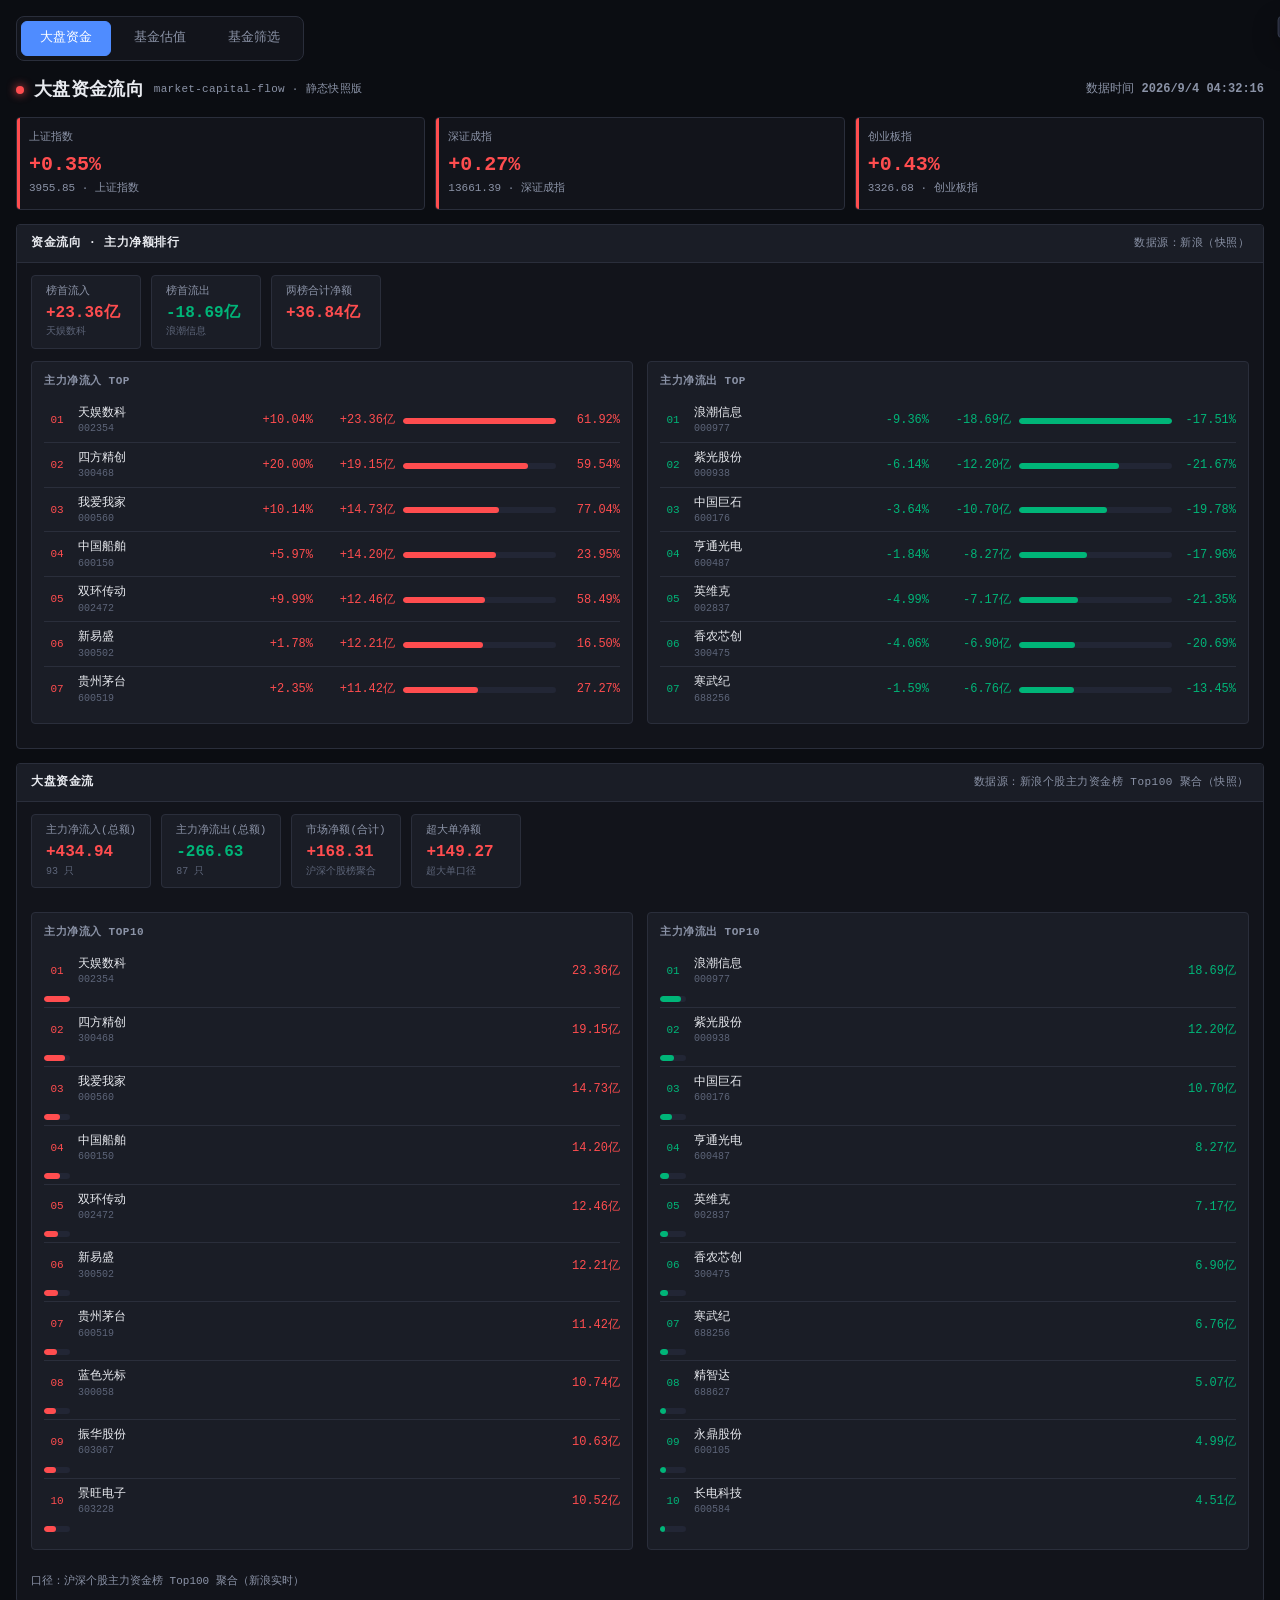
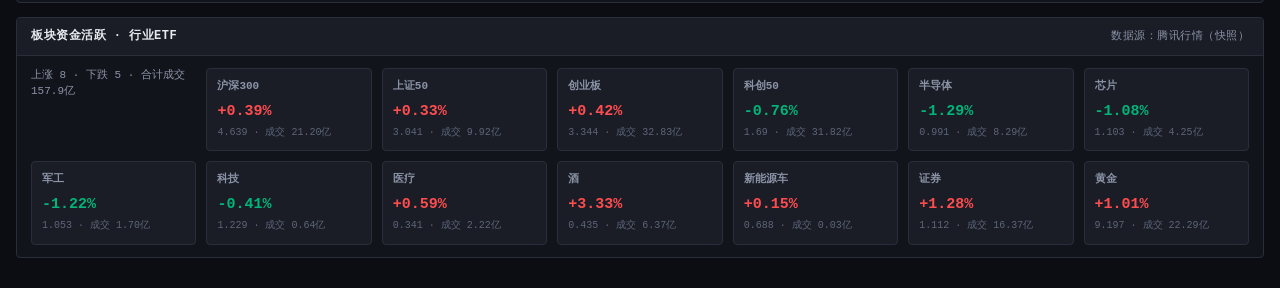
==== market.html @ b964b33c "新增基金筛选页 + 大盘资金页（静态快照版），三页导航统一" ====
<!DOCTYPE html>
<html lang="zh-CN">
<head>
<meta charset="UTF-8">
<meta name="viewport" content="width=device-width, initial-scale=1.0">
<title>大盘资金流向 · Terminal</title>
<link rel="stylesheet" href="styles.css">
</head>
<body>
<div class="wrap">

  <div class="navbase">
    <a href="market.html" class="on">大盘资金</a>
    <a href="index.html">基金估值</a>
    <a href="fund-screener.html">基金筛选</a>
  </div>

  <header class="top">
    <h1><span class="dot"></span>大盘资金流向 <span class="subtitle">market-capital-flow · 静态快照版</span></h1>
    <div class="top-r"><span>数据时间 <b id="dataTime">--</b></span></div>
  </header>

  <div class="errmsg hidden" id="errmsg"></div>

  <div class="market" id="market">
    <div class="idx flat" id="i000001"><div class="n">上证指数</div><div class="v flat" id="m000001">--</div><div class="x">--</div></div>
    <div class="idx flat" id="i399001"><div class="n">深证成指</div><div class="v flat" id="m399001">--</div><div class="x">--</div></div>
    <div class="idx flat" id="i399006"><div class="n">创业板指</div><div class="v flat" id="m399006">--</div><div class="x">--</div></div>
  </div>

  <div class="card">
    <div class="card-hd">资金流向 · 主力净额排行 <span class="subtitle">数据源：新浪（快照）</span></div>
    <div class="card-bd">
      <div class="ff-stats" id="ffStats"></div>
      <div class="ff-grid">
        <div class="subcard"><h4>主力净流入 TOP</h4><div class="ff-list" id="ffIn"></div></div>
        <div class="subcard"><h4>主力净流出 TOP</h4><div class="ff-list" id="ffOut"></div></div>
      </div>
    </div>
  </div>

  <div class="card">
    <div class="card-hd">大盘资金流 <span class="subtitle">数据源：新浪个股主力资金榜 Top100 聚合（快照）</span></div>
    <div class="card-bd"><div class="market-flow" id="marketFlow">加载中…</div></div>
  </div>

  <div class="card">
    <div class="card-hd">板块资金活跃 · 行业ETF <span class="subtitle">数据源：腾讯行情（快照）</span></div>
    <div class="card-bd"><div class="sector-flow" id="sectorFlow">加载中…</div></div>
  </div>

  <div class="toast" id="toast"></div>
</div>

<script>
const fmt = n => isFinite(n) ? n.toFixed(2) : '--';
const sign = n => (n>0?'+':'') + fmt(n) + '%';
const cls = n => n>0?'up':(n<0?'down':'flat');
const $ = id => document.getElementById(id);
const fmtsym = s => String(s||'').replace(/^(sh|sz)/,'').toUpperCase();
const SECTOR_NAMES = { 'sh510300':'沪深300','sh510050':'上证50','sz159915':'创业板','sh588000':'科创50','sh512480':'半导体','sz159995':'芯片','sh512760':'军工','sh515000':'科技','sh512170':'医疗','sh512690':'酒','sz159806':'新能源车','sh512880':'证券','sh518880':'黄金' };

function renderIndices(f){
  (f.idx||[]).forEach(x=>{
    const el=$('m'+(x.symbol||'').replace(/^(sh|sz)/,''));
    if(el){ el.parentElement.className='idx '+cls(x.pct); el.innerHTML=(x.pct>0?'+':'')+fmt(x.pct)+'%'; const sub=el.nextElementSibling; if(sub) sub.textContent=x.price+' · '+x.name; }
  });
}
function ffYf(n){ const v=n/1e8; return (v>0?'+':'')+fmt(v)+'亿'; }
function renderFFList(id, rows){
  const el=$(id);
  el.innerHTML = (rows&&rows.length) ? rows.map((r,i)=>{
    const nm=r.netAmount, pos=nm>=0;
    const max=Math.max(...rows.map(x=>Math.abs(x.netAmount)),1);
    const width=Math.max(4, Math.abs(nm)/max*100);
    return `<div class="ff-row">
      <div class="ff-rank ${pos?'up':'down'}">${String(i+1).padStart(2,'0')}</div>
      <div class="ff-name">${r.name}<span class="code">${fmtsym(r.symbol)}</span></div>
      <div class="ff-pct ${cls(r.pct)}">${isFinite(r.pct)?sign(r.pct):'--'}</div>
      <div class="ff-net ${cls(nm)}">${(nm/1e8>0?'+':'')+fmt(nm/1e8)}亿</div>
      <div class="ff-track"><div class="ff-bar ${pos?'up':'down'}" style="width:${width}%"></div></div>
      <div class="ff-ratio ${cls(nm)}">${isFinite(r.netRatio)?fmt(r.netRatio)+'%':'--'}</div>
    </div>`;
  }).join('') : '<div class="hint">暂无数据</div>';
}
function loadStatic(){
  const t=performance.now();
  fetch('flow_snapshot.json?ts='+Date.now()).then(r=>r.json()).then(f=>{
    $('dataTime').textContent = f.generated || '--';
    renderIndices(f);
    const inRows=f.ffIn||[], outRows=f.ffOut||[];
    const allNet=inRows.concat(outRows).reduce((s,r)=>s+r.netAmount,0);
    const topIn=inRows[0], topOut=outRows[0];
    $('ffStats').innerHTML = `<div class="ff-stat"><span class="k">榜首流入</span><b class="up">${topIn?ffYf(topIn.netAmount):'--'}<i>${topIn?topIn.name:''}</i></b></div>`
      + `<div class="ff-stat"><span class="k">榜首流出</span><b class="down">${topOut?ffYf(topOut.netAmount):'--'}<i>${topOut?topOut.name:''}</i></b></div>`
      + `<div class="ff-stat"><span class="k">两榜合计净额</span><b class="${cls(allNet)}">${ffYf(allNet)}</b></div>`;
    renderFFList('ffIn', inRows); renderFFList('ffOut', outRows);

    const m=f.mkt||{}; const yi=v=>(Math.abs(v)/1e8).toFixed(2);
    const stat=(k,v,c,sub)=>`<div class="ff-stat"><span class="k">${k}</span><b class="${c}">${v}${sub?`<i>${sub}</i>`:''}</b></div>`;
    $('marketFlow').innerHTML = `<div class="ff-stats">${stat('主力净流入(总额)','+'+yi(m.netInSum),'up',(m.cntIn||0)+' 只')}${stat('主力净流出(总额)','-'+yi(m.netOutSum),'down',(m.cntOut||0)+' 只')}${stat('市场净额(合计)',(m.netSum>=0?'+':'')+yi(m.netSum),cls(m.netSum),'沪深个股榜聚合')}${stat('超大单净额',(m.r0Sum>=0?'+':'')+yi(m.r0Sum),cls(m.r0Sum),'超大单口径')}</div>`;
    const top=(arr,pos)=> (arr&&arr.length)? arr.map((t,i)=>`<div class="ff-row"><div class="ff-rank ${pos?'up':'down'}">${String(i+1).padStart(2,'0')}</div><div class="ff-name">${t.name}<span class="code">${fmtsym(t.symbol)}</span></div><div class="ff-net ${cls(t.netAmount)}">${(Math.abs(t.netAmount)/1e8).toFixed(2)}亿</div><div class="ff-track"><div class="ff-bar ${pos?'up':'down'}" style="width:${Math.max(4,Math.min(100,Math.abs(t.netAmount)/Math.max(Math.abs((m.topIn||[])[0]?.netAmount||0),Math.abs((m.topOut||[])[0]?.netAmount||0),1)*100))}%"></div></div></div>`).join('') : '<div class="hint">暂无</div>';
    $('marketFlow').innerHTML += `<div class="ff-grid"><div class="subcard"><h4>主力净流入 TOP10</h4><div class="ff-list">${top(m.topIn,true)}</div></div><div class="subcard"><h4>主力净流出 TOP10</h4><div class="ff-list">${top(m.topOut,false)}</div></div></div><div class="formula" style="margin-bottom:0">${m.note||''}</div>`;

    const rows=(f.sector||[]);
    if(!rows.length){ $('sectorFlow').innerHTML='<div class="hint">暂无数据</div>'; }
    else{ const up=rows.filter(r=>r.pct>0).length; const sum=rows.reduce((s,r)=>s+(r.amount||0),0);
      $('sectorFlow').innerHTML=`<div class="flow-summary">上涨 ${up} · 下跌 ${rows.length-up} · 合计成交 ${sum?(sum/1e4).toFixed(1)+'亿':'--'}</div>`
        + rows.map(r=>{ const amt=isFinite(r.amount)&&r.amount>0?(r.amount/1e4).toFixed(2)+'亿':'--';
          return `<div class="flow-card"><h5>${SECTOR_NAMES[r.symbol]||r.name}</h5><div class="val ${cls(r.pct)}">${sign(r.pct)}</div><div class="sub">${r.price} · 成交 ${amt}</div></div>`; }).join('');
    }
    console.log('loaded in '+(performance.now()-t).toFixed(0)+'ms');
  }).catch(e=>{ $('errmsg').textContent='快照加载失败：'+e.message; $('errmsg').classList.remove('hidden'); console.error(e); });
}
loadStatic();
</script>
</body>
</html>
---- styles.css ----
:root{
  --bg:#0b0d12;
  --panel:#12141b;
  --panel2:#1a1d26;
  --panel3:#222635;
  --line:#2a2e3b;
  --line2:#363c4d;
  --tx:#e8eaef;
  --tx2:#8b93a7;
  --tx3:#5d6579;
  --up:#ff4d4f;
  --down:#00b578;
  --flat:#8b93a7;
  --accent:#4f8cff;
  --accent2:#6c7bff;
  --yellow:#f5b126;
  --orange:#ff7a45;
  --cyan:#2db7f5;
  --font-main:"SF Mono", "Roboto Mono", "PingFang SC", "Microsoft YaHei", monospace;
}
*{box-sizing:border-box}
html,body{margin:0;height:100%}
body{background:var(--bg);color:var(--tx);font-family:var(--font-main);font-size:13px;line-height:1.45}
.wrap{max-width:1280px;margin:0 auto;padding:16px}

/* 顶部导航：大盘资金 / 基金估值 / 基金筛选（分段按钮） */
.navbase{display:inline-flex;gap:4px;margin-bottom:16px;padding:4px;background:var(--panel);border:1px solid var(--line);border-radius:8px;flex-wrap:wrap}
.navbase a{font-size:13px;font-weight:500;color:var(--tx2);text-decoration:none;padding:7px 18px;border-radius:6px;transition:all .15s;cursor:pointer;border:1px solid transparent}
.navbase a:hover{color:var(--tx);background:var(--panel3)}
.navbase a.on{background:var(--accent);border-color:var(--accent);color:#fff;box-shadow:0 0 0 1px var(--accent) inset}

header.top{display:flex;align-items:center;justify-content:space-between;gap:12px;margin-bottom:14px;flex-wrap:wrap}
h1{font-size:18px;margin:0;display:flex;align-items:center;gap:10px;letter-spacing:.3px}
h1 .dot{width:8px;height:8px;border-radius:50%;background:var(--up);box-shadow:0 0 10px var(--up);animation:blink 1.6s infinite}
@keyframes blink{50%{opacity:.3}}
.subtitle{font-size:11px;color:var(--tx2);font-weight:400}

.top-r{display:flex;align-items:center;gap:10px;color:var(--tx2);font-size:12px;flex-wrap:wrap}
.btn{background:var(--panel3);color:var(--tx);border:1px solid var(--line2);padding:6px 14px;border-radius:4px;cursor:pointer;font-size:12px;transition:all .15s}
.btn:hover{background:var(--accent);border-color:var(--accent);color:#fff}
.btn:disabled{opacity:.5;cursor:not-allowed}
.btn-primary{background:var(--accent);border-color:var(--accent);color:#fff}
.btn-primary:hover{background:var(--accent2);border-color:var(--accent2)}
.badge-opt{display:flex;align-items:center;gap:6px;font-size:12px;color:var(--tx2);background:var(--panel);border:1px solid var(--line);padding:5px 10px;border-radius:4px}
.inp{background:var(--panel2);border:1px solid var(--line2);border-radius:4px;padding:6px 10px;color:var(--tx);font-size:12px;outline:none;font-family:inherit}
.inp:focus{border-color:var(--accent)}
select.inp{min-width:120px}

.statusbar{display:flex;align-items:center;justify-content:space-between;gap:12px;background:var(--panel);border:1px solid var(--line);border-left:3px solid var(--accent);border-radius:4px;padding:8px 12px;margin-bottom:14px;font-size:12px;color:var(--tx2);flex-wrap:wrap}
.statusbar .pulse{display:inline-block;width:7px;height:7px;border-radius:50%;background:var(--up);margin-right:6px;animation:blink 1.4s infinite}
.statusbar.updating .pulse{background:var(--yellow)}
.statusbar .err{color:var(--up)}

.hidden{display:none!important}

.market{display:grid;grid-template-columns:repeat(3,1fr);gap:10px;margin-bottom:14px}
.market .idx{background:var(--panel);border:1px solid var(--line);border-radius:4px;padding:12px;position:relative;overflow:hidden}
.market .idx::before{content:'';position:absolute;left:0;top:0;bottom:0;width:3px;background:var(--flat)}
.market .idx.up::before{background:var(--up)}
.market .idx.down::before{background:var(--down)}
.market .idx.up .v{color:var(--up)}
.market .idx.down .v{color:var(--down)}
.market .idx.flat .v{color:var(--flat)}
.market .idx .n{font-size:11px;color:var(--tx2);display:flex;justify-content:space-between}
.market .idx .v{font-size:20px;font-weight:700;margin-top:4px;font-variant-numeric:tabular-nums}
.market .idx .x{font-size:11px;color:var(--tx2);margin-top:2px;font-variant-numeric:tabular-nums}

/* 资金流向板块 */
.ff-stats{display:flex;gap:10px;flex-wrap:wrap;margin-bottom:12px}
.ff-stat{display:flex;flex-direction:column;gap:2px;background:var(--panel2);border:1px solid var(--line);border-radius:4px;padding:8px 14px;min-width:110px}
.ff-stat .k{font-size:11px;color:var(--tx2)}
.ff-stat b{font-size:16px;font-variant-numeric:tabular-nums;display:flex;flex-direction:column}
.ff-stat b i{font-style:normal;font-size:10px;color:var(--tx3);font-weight:400}
.ff-grid{display:grid;grid-template-columns:1fr 1fr;gap:14px}
.ff-list{display:flex;flex-direction:column;gap:2px}
.ff-row{display:grid;grid-template-columns:26px 1fr 74px 74px 1fr 56px;align-items:center;gap:8px;padding:5px 0;border-bottom:1px solid var(--line);font-size:12px}
.ff-row:last-child{border-bottom:none}
.ff-rank{font-size:11px;color:var(--tx3);font-variant-numeric:tabular-nums;text-align:center}
.ff-rank.up{color:var(--up)} .ff-rank.down{color:var(--down)}
.ff-name{display:flex;flex-direction:column;white-space:nowrap;overflow:hidden;min-width:0}
.ff-name .code{font-size:10px;color:var(--tx3)}
.ff-pct,.ff-net,.ff-ratio{font-variant-numeric:tabular-nums;text-align:right}
.ff-track{height:6px;background:var(--panel3);border-radius:3px;overflow:hidden}
.ff-bar{height:100%;border-radius:3px}
.ff-bar.up{background:var(--up)} .ff-bar.down{background:var(--down)}

/* 大盘资金流 + 板块资金活跃 */
.market-flow{display:flex;flex-direction:column;gap:12px}
.market-flow .ff-grid{grid-template-columns:1fr 1fr}
.market-flow .ff-row{grid-template-columns:26px minmax(92px,1fr) 84px;align-items:center}
.market-flow .ff-name{white-space:normal;overflow-wrap:anywhere;min-width:0}
.market-flow .ff-name .code{white-space:nowrap}
.nav-actual{width:90px;text-align:right}
.btn-mini{padding:2px 10px;font-size:11px;background:var(--panel3);border:1px solid var(--line2);border-radius:3px;color:var(--tx);cursor:pointer}
.btn-mini:hover{border-color:var(--accent)}
.btn-mini.saved{background:var(--panel2);border-color:var(--line);color:var(--tx3);cursor:not-allowed;opacity:.7}
.btn-mini.saved:hover{border-color:var(--line)}
.nav-est{font-variant-numeric:tabular-nums}
.nav-bias{font-variant-numeric:tabular-nums;font-weight:600}
.nav-stat{display:flex;flex-direction:column;gap:2px;background:var(--panel2);border:1px solid var(--line);border-radius:4px;padding:8px 14px;margin-bottom:6px}
.nav-stat .k{font-size:12px;color:var(--tx)}
.nav-stat .k i{font-style:normal;font-size:10px;color:var(--tx3);font-weight:400}
.nav-stat b{font-size:13px;font-variant-numeric:tabular-nums}
.nav-stat > i{font-style:normal;font-size:11px;color:var(--tx3)}
.nav-hist-wrap{display:flex;flex-direction:column;gap:8px}
.nav-fund{border:1px solid var(--line);border-radius:4px;overflow:hidden}
.nav-fund-hd{display:flex;align-items:center;justify-content:space-between;padding:8px 12px;background:var(--panel2);font-size:12px}
.nav-fund-hd b{color:var(--tx)}
.nav-fund-hd span{font-size:11px;color:var(--tx3)}
.nav-day-row{display:grid;grid-template-columns:90px 1fr 1fr 90px 70px;align-items:center;gap:8px;padding:5px 10px;border-top:1px solid var(--line);font-size:12px}
.nav-day-row .d-date{color:var(--tx2);font-variant-numeric:tabular-nums}
.nav-day-row .d-est{font-variant-numeric:tabular-nums;font-weight:600}
.nav-day-row .d-actual input{width:100%}
.nav-day-row .d-bias{font-variant-numeric:tabular-nums;font-weight:600;text-align:right}
.nav-day-row .d-save{text-align:right}
.nav-day-row .empty{color:var(--tx3);font-style:italic;font-size:11px}
.nav-day-row .d-est .miss{color:var(--tx3);font-style:italic;font-size:10px;cursor:help;white-space:nowrap}
.nav-day-row .d-est .tag{display:inline-block;font-size:9px;font-weight:600;padding:0 3px;border-radius:2px;margin-left:3px;vertical-align:1px}
.nav-day-row .tag-recalc{color:#b45309;background:rgba(245,158,11,.15)}
.nav-day-row .tag-snap{color:var(--down);background:rgba(34,197,94,.15)}
.sector-flow{display:grid;grid-template-columns:repeat(auto-fill,minmax(150px,1fr));gap:10px}
.flow-summary{font-size:11px;color:var(--tx2);margin-bottom:8px}
.flow-card{background:var(--panel2);border:1px solid var(--line);border-radius:4px;padding:10px}
.flow-card h5{font-size:11px;color:var(--tx2);margin:0 0 6px;font-weight:600;white-space:nowrap;overflow:hidden;text-overflow:ellipsis}
.flow-card .val{font-size:15px;font-weight:700;font-variant-numeric:tabular-nums}
.flow-card .sub{font-size:10px;color:var(--tx3);margin-top:3px;font-variant-numeric:tabular-nums;white-space:nowrap;overflow:hidden;text-overflow:ellipsis}

.card{background:var(--panel);border:1px solid var(--line);border-radius:4px;margin-bottom:14px;overflow:hidden}
.card-hd{display:flex;align-items:center;justify-content:space-between;padding:10px 14px;background:var(--panel2);border-bottom:1px solid var(--line);font-size:12px;font-weight:600;letter-spacing:.5px}
.card-bd{padding:12px 14px}

/* 基金主表 */
.table-wrap{overflow-x:auto}
table{width:100%;border-collapse:collapse;font-size:12px}
th,td{padding:10px 12px;text-align:left;border-bottom:1px solid var(--line);white-space:nowrap}
th{color:var(--tx2);font-weight:600;font-size:11px;background:var(--panel2);text-transform:uppercase;letter-spacing:.5px}
tr:hover td{background:rgba(79,140,255,.05)}
tr:last-child td{border-bottom:none}
.td-name{line-height:1.4}
.td-name b{font-size:13px;color:var(--tx)}
.td-name .meta{font-size:11px;color:var(--tx2);margin-top:2px}
.td-est{font-size:15px;font-weight:700;font-variant-numeric:tabular-nums}
.tag{display:inline-block;padding:1px 6px;border-radius:3px;font-size:10px;background:var(--panel3);color:var(--tx2);border:1px solid var(--line2);margin-right:4px}
.method{color:var(--accent);font-size:11px}
.dir{font-size:13px}

.est-pill{display:inline-flex;align-items:center;gap:6px;padding:6px 12px;border-radius:4px;font-size:14px;font-weight:700;font-variant-numeric:tabular-nums;min-width:78px;justify-content:center}
.est-pill.up{background:rgba(255,77,79,.12);color:var(--up);border:1px solid rgba(255,77,79,.35)}
.est-pill.down{background:rgba(0,181,120,.12);color:var(--down);border:1px solid rgba(0,181,120,.35)}
.est-pill.flat{background:rgba(139,147,167,.12);color:var(--flat);border:1px solid rgba(139,147,167,.35)}

/* 可信度 */
.cred-wrap{display:flex;flex-direction:column;gap:4px;min-width:90px}
.cred-score{font-size:14px;font-weight:700;font-variant-numeric:tabular-nums}
.cred-bar{height:5px;background:var(--panel3);border-radius:3px;overflow:hidden;width:90px}
.cred-bar i{display:block;height:100%;border-radius:3px;background:var(--flat);transition:width .4s}
.cred-bar i.good{background:var(--down)}
.cred-bar i.mid{background:var(--yellow)}
.cred-bar i.low{background:var(--up)}
.cred-label{font-size:10px;color:var(--tx2)}

/* 排名 */
.rank-row{display:grid;grid-template-columns:90px 1fr 70px;align-items:center;gap:10px;padding:8px 0;border-bottom:1px solid var(--line)}
.rank-row:last-child{border-bottom:none}
.rank-row .lb{font-size:12px;color:var(--tx);white-space:nowrap;overflow:hidden;text-overflow:ellipsis}
.rank-row .track{height:18px;background:var(--panel3);border-radius:3px;overflow:hidden;position:relative}
.rank-row .bar{height:100%;display:flex;align-items:center;justify-content:center;color:#fff;font-size:10px;font-weight:700;border-radius:3px;min-width:34px;transition:width .5s;padding:0 6px}
.rank-row .val{font-size:12px;font-weight:700;text-align:right;font-variant-numeric:tabular-nums}

/* 明细 */
.detail-head{display:flex;justify-content:space-between;align-items:center;cursor:pointer;padding:12px 14px;background:var(--panel2);border-bottom:1px solid var(--line)}
.detail-head h3{margin:0;font-size:13px;color:var(--tx);display:flex;align-items:center;gap:8px;flex-wrap:wrap}
.detail-body{display:none;padding:14px;background:var(--panel);border-bottom:1px solid var(--line)}
.detail-body.open{display:block;animation:fadeIn .2s}
@keyframes fadeIn{from{opacity:0}to{opacity:1}}
.chev{transition:transform .2s;color:var(--tx2);font-size:11px}
.detail-head.open .chev{transform:rotate(180deg)}
.btn-del{background:transparent;color:var(--up);border:1px solid var(--up);padding:3px 10px;border-radius:4px;cursor:pointer;font-size:11px;transition:all .15s}
.btn-del:hover{background:var(--up);color:#fff}
.pct,.pp{font-variant-numeric:tabular-nums}
.subcard{background:var(--panel2);border:1px solid var(--line);border-radius:4px;padding:12px;margin-bottom:12px}
.subcard h4{margin:0 0 10px;font-size:11px;color:var(--tx2);font-weight:600;text-transform:uppercase;letter-spacing:.5px}
.f-row{display:flex;justify-content:space-between;padding:6px 0;font-size:12px;border-bottom:1px solid var(--line)}
.f-row:last-child{border-bottom:none}
.f-row .nm{color:var(--tx);font-weight:600;display:flex;align-items:center;gap:6px}
.f-row .code{font-size:10px;color:var(--tx3);font-weight:400}
.formula{color:var(--tx2);font-size:11px;margin-bottom:10px;font-family:inherit}

/* 六维 */
.six{display:grid;grid-template-columns:repeat(auto-fill,minmax(140px,1fr));gap:10px}
.six .d{background:var(--panel2);border:1px solid var(--line);border-radius:4px;padding:10px;position:relative}
.six .d .k{font-size:10px;color:var(--tx2);text-transform:uppercase;letter-spacing:.5px}
.six .d .val{font-size:14px;font-weight:700;margin-top:4px;font-variant-numeric:tabular-nums}
.six .d .sub{font-size:10px;color:var(--tx3);margin-top:3px}
.up{color:var(--up)} .down{color:var(--down)} .flat{color:var(--flat)}
.ok{color:var(--down)} .warn{color:var(--yellow)} .na{color:var(--tx3)} .bad{color:var(--up)}

/* 新增配置面板 */
.add-grid{display:grid;grid-template-columns:repeat(auto-fill,minmax(240px,1fr));gap:12px}
.tpl.hidden{display:none}
.added-row{display:grid;grid-template-columns:1.4fr 1.4fr 80px 32px;gap:8px;margin-bottom:8px;align-items:center}
.added-row input{padding:6px 8px;font-size:12px}
.del-row{cursor:pointer;color:var(--up);font-weight:700;text-align:center;user-select:none;font-size:16px;line-height:1}
input[type=range]{-webkit-appearance:none;background:var(--panel3);height:5px;border-radius:3px;outline:none;width:100%}
input[type=range]::-webkit-slider-thumb{-webkit-appearance:none;width:14px;height:14px;border-radius:50%;background:var(--accent);cursor:pointer}

.foot{color:var(--tx2);font-size:11px;margin-top:8px;line-height:1.7;border-top:1px solid var(--line);padding-top:12px}

/* toast */
.toast{position:fixed;top:16px;right:16px;background:var(--panel3);border:1px solid var(--line2);color:var(--tx);padding:10px 16px;border-radius:4px;font-size:12px;box-shadow:0 8px 24px rgba(0,0,0,.4);transform:translateX(140%);transition:transform .3s;z-index:1000}
.toast.show{transform:translateX(0)}

@media(max-width:900px){
  .market{grid-template-columns:repeat(3,1fr)}
  .ff-grid{grid-template-columns:1fr}
}
@media(max-width:720px){
  .wrap{padding:10px}
  header.top{flex-direction:column;align-items:flex-start}
  header.top h2{font-size:16px}
  .top-r{width:100%}
  .top-r select,.top-r .btn{width:100%;box-sizing:border-box}
  .market{grid-template-columns:1fr}
  .market-flow .ff-grid{grid-template-columns:1fr}

  .table-wrap{-webkit-overflow-scrolling:touch;scrollbar-width:thin;-webkit-tap-highlight-color:transparent}
  .table-wrap table{min-width:620px}
  .nav-hist-wrap{overflow-x:auto;-webkit-overflow-scrolling:touch;scrollbar-width:thin;-webkit-tap-highlight-color:transparent}
  .nav-day-row{grid-template-columns:74px 1fr 1fr 68px 54px;gap:6px;padding:5px 6px;min-width:600px}
  .nav-fund-hd{flex-direction:column;align-items:flex-start;gap:4px}

  table{font-size:11px}
  th,td{padding:8px 10px}
  .td-name b{font-size:12px}
  .cred-wrap{min-width:70px}
  .cred-bar{width:70px}
  .rank-row{grid-template-columns:70px 1fr 60px}
  .six{grid-template-columns:repeat(2,1fr)}
  .added-row{grid-template-columns:1fr 1fr 60px 28px}
  .card{margin-bottom:12px}
  .card-hd{flex-wrap:wrap;gap:8px}
  .card-hd .subtitle{width:100%;order:2}
}
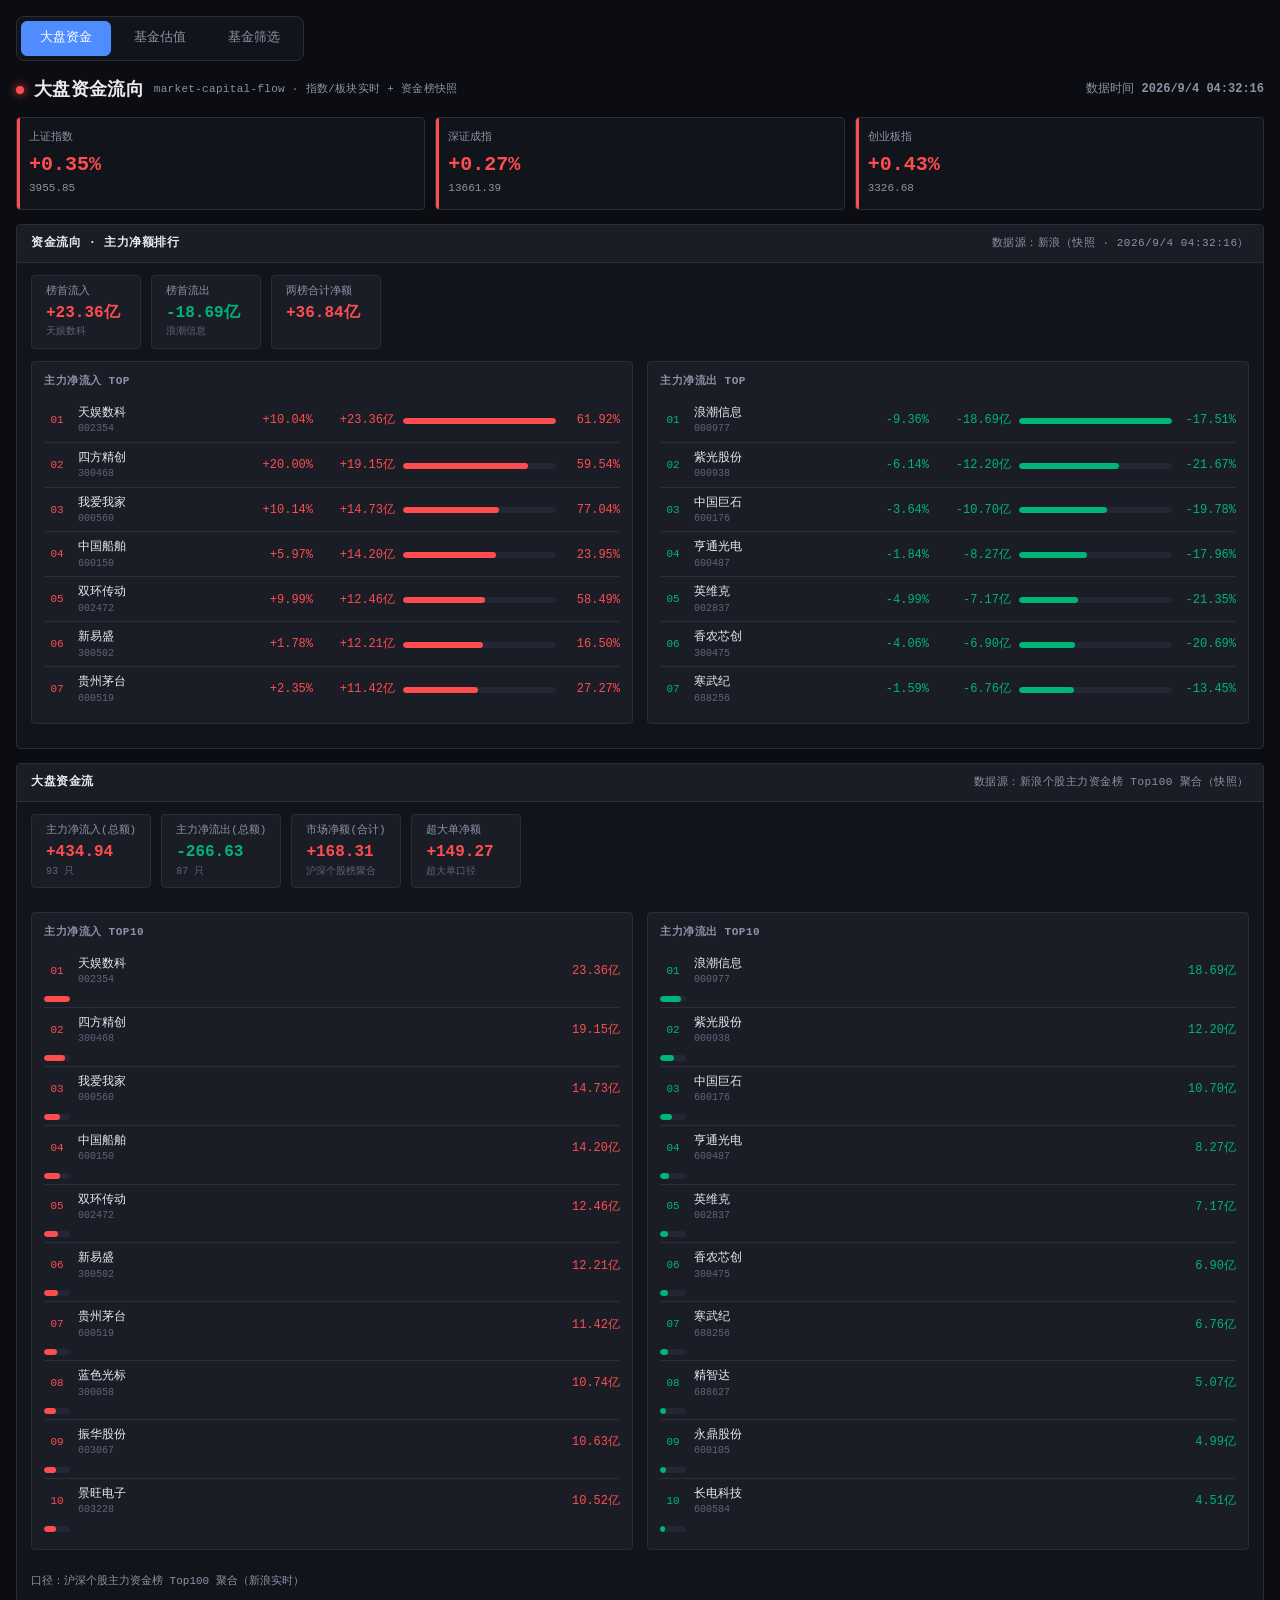
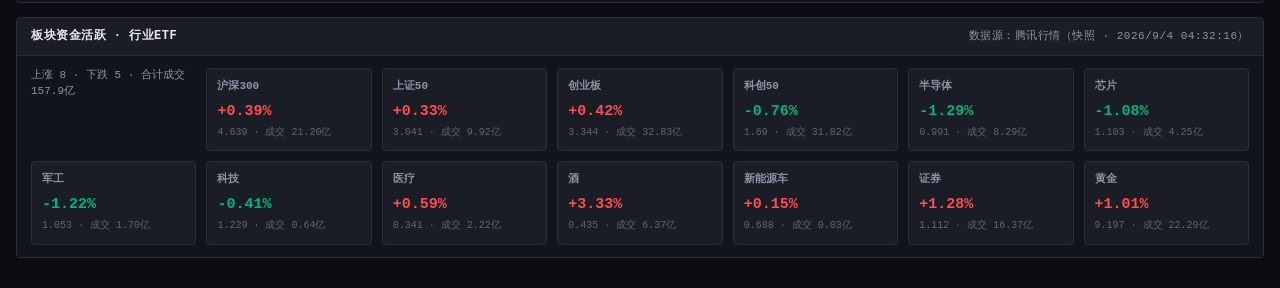
==== commit f9438b95: "大盘资金页：指数与板块ETF改为浏览器端腾讯JSONP实时，失败自动降级快照 纯静态托管下资金榜/大盘资金流重聚合已不可行，保持新浪快照并标注数据时间； 指数与行业ETF改用 qt.gtimg.cn " ====
--- a/market.html
+++ b/market.html
@@ -16,7 +16,7 @@
   </div>
 
   <header class="top">
-    <h1><span class="dot"></span>大盘资金流向 <span class="subtitle">market-capital-flow · 静态快照版</span></h1>
+    <h1><span class="dot"></span>大盘资金流向 <span class="subtitle">market-capital-flow · 指数/板块实时 + 资金榜快照</span></h1>
     <div class="top-r"><span>数据时间 <b id="dataTime">--</b></span></div>
   </header>
 
@@ -29,12 +29,12 @@
   </div>
 
   <div class="card">
-    <div class="card-hd">资金流向 · 主力净额排行 <span class="subtitle">数据源：新浪（快照）</span></div>
+    <div class="card-hd">资金流向 · 主力净额排行 <span class="subtitle" id="ffSub">数据源：新浪（快照）</span></div>
     <div class="card-bd">
-      <div class="ff-stats" id="ffStats"></div>
+      <div class="ff-stats" id="ffStats">加载中…</div>
       <div class="ff-grid">
-        <div class="subcard"><h4>主力净流入 TOP</h4><div class="ff-list" id="ffIn"></div></div>
-        <div class="subcard"><h4>主力净流出 TOP</h4><div class="ff-list" id="ffOut"></div></div>
+        <div class="subcard"><h4>主力净流入 TOP</h4><div class="ff-list" id="ffIn">--</div></div>
+        <div class="subcard"><h4>主力净流出 TOP</h4><div class="ff-list" id="ffOut">--</div></div>
       </div>
     </div>
   </div>
@@ -45,31 +45,80 @@
   </div>
 
   <div class="card">
-    <div class="card-hd">板块资金活跃 · 行业ETF <span class="subtitle">数据源：腾讯行情（快照）</span></div>
+    <div class="card-hd">板块资金活跃 · 行业ETF <span class="subtitle" id="sectorSub">数据源：腾讯行情</span></div>
     <div class="card-bd"><div class="sector-flow" id="sectorFlow">加载中…</div></div>
   </div>
 
-  <div class="toast" id="toast"></div>
 </div>
 
 <script>
+// ============ 通用工具 ============
 const fmt = n => isFinite(n) ? n.toFixed(2) : '--';
 const sign = n => (n>0?'+':'') + fmt(n) + '%';
 const cls = n => n>0?'up':(n<0?'down':'flat');
 const $ = id => document.getElementById(id);
 const fmtsym = s => String(s||'').replace(/^(sh|sz)/,'').toUpperCase();
 const SECTOR_NAMES = { 'sh510300':'沪深300','sh510050':'上证50','sz159915':'创业板','sh588000':'科创50','sh512480':'半导体','sz159995':'芯片','sh512760':'军工','sh515000':'科技','sh512170':'医疗','sh512690':'酒','sz159806':'新能源车','sh512880':'证券','sh518880':'黄金' };
-
-function renderIndices(f){
-  (f.idx||[]).forEach(x=>{
-    const el=$('m'+(x.symbol||'').replace(/^(sh|sz)/,''));
-    if(el){ el.parentElement.className='idx '+cls(x.pct); el.innerHTML=(x.pct>0?'+':'')+fmt(x.pct)+'%'; const sub=el.nextElementSibling; if(sub) sub.textContent=x.price+' · '+x.name; }
+const errShow = msg => { const e=$('errmsg'); if(e){ e.textContent=msg; e.classList.remove('hidden'); } };
+
+// localStorage 缓存（与估值页一致）
+const LS={
+  get(k,d){ try{ const v=localStorage.getItem(k); return v?JSON.parse(v):d; }catch(e){ return d; } },
+  set(k,v){ try{ localStorage.setItem(k, JSON.stringify(v)); }catch(e){} }
+};
+function cacheQuotes2(k,v){ try{ LS.set(k,v); }catch(_){} }
+
+// ============ 腾讯实时行情（script 注入，绕过静态页跨域） ============
+// qt.gtimg.cn/q=code... 返回 v_code="..."; 赋值语句，注入执行后读 window['v_'+code]
+function txLoad(codes){
+  return new Promise((resolve,reject)=>{
+    const s=document.createElement('script');
+    let done=false;
+    const TO=setTimeout(()=>{ if(!done){ done=true; s.remove(); reject(new Error('腾讯行情超时')); } }, 12000);
+    s.onload=()=>{
+      if(done) return; done=true; clearTimeout(TO); s.remove();
+      const hits={};
+      codes.forEach(c=>{
+        const raw=window['v_'+c];
+        if(typeof raw==='string' && raw.length){ const f=raw.split('~'); hits[c]=f; }
+      });
+      resolve(hits);
+    };
+    s.onerror=()=>{ if(!done){ done=true; clearTimeout(TO); s.remove(); reject(new Error('腾讯行情加载失败')); } };
+    s.src='https://qt.gtimg.cn/q='+codes.join(',');
+    document.head.appendChild(s);
   });
 }
+// 腾讯格式：f[1]名称 f[3]现价 f[4]昨收 f[5]今开
+function txPct(f){ const now=parseFloat(f[3]), prev=parseFloat(f[4]); return (isFinite(now)&&isFinite(prev)&&prev>0) ? Math.round((now-prev)/prev*10000)/100 : null; }
+function txPrice(f){ const now=parseFloat(f[3]); return isFinite(now)?now.toFixed(2):'-'; }
+
+// ============ 指数：实时优先 ============
+const IDX_CODES=['sh000001','sz399001','sz399006'];
+function renderIndexLive(f, sub){
+  const code=(f.symbol||'').replace(/^(sh|sz)/,'');
+  const el=$('m'+code); if(!el) return;
+  const n=f.pct;
+  el.parentElement.className='idx '+cls(n);
+  el.className='v '+cls(n);
+  el.textContent = n===null?'--':sign(n);
+  const x=el.nextElementSibling; if(x) x.innerHTML = (f.price||'--')+(sub?' · <i style="color:var(--accent)">'+sub+'</i>':'');
+}
+function applyLiveIndices(hits){
+  IDX_CODES.forEach(c=>{
+    const f=hits[c]; if(!f) return;
+    renderIndexLive({ symbol:c, price:txPrice(f), pct:txPct(f) }, '实时');
+  });
+}
+function fetchLiveIndices(){
+  txLoad(IDX_CODES).then(applyLiveIndices).catch(()=>{});
+}
+
+// ============ 资金流向榜：快照（浏览器端已达上限） ============
 function ffYf(n){ const v=n/1e8; return (v>0?'+':'')+fmt(v)+'亿'; }
 function renderFFList(id, rows){
   const el=$(id);
-  el.innerHTML = (rows&&rows.length) ? rows.map((r,i)=>{
+  el.innerHTML = (rows&&rows.length) ? rows.slice(0,10).map((r,i)=>{
     const nm=r.netAmount, pos=nm>=0;
     const max=Math.max(...rows.map(x=>Math.abs(x.netAmount)),1);
     const width=Math.max(4, Math.abs(nm)/max*100);
@@ -83,36 +132,69 @@
     </div>`;
   }).join('') : '<div class="hint">暂无数据</div>';
 }
-function loadStatic(){
+function renderFundFlowSnapshot(f){
+  const inRows=f.ffIn||[], outRows=f.ffOut||[];
+  const allNet=inRows.concat(outRows).reduce((s,r)=>s+r.netAmount,0);
+  const topIn=inRows[0], topOut=outRows[0];
+  $('ffStats').innerHTML=`<div class="ff-stat"><span class="k">榜首流入</span><b class="up">${topIn?ffYf(topIn.netAmount):'--'}<i>${topIn?topIn.name:''}</i></b></div>`
+    + `<div class="ff-stat"><span class="k">榜首流出</span><b class="down">${topOut?ffYf(topOut.netAmount):'--'}<i>${topOut?topOut.name:''}</i></b></div>`
+    + `<div class="ff-stat"><span class="k">两榜合计净额</span><b class="${cls(allNet)}">${ffYf(allNet)}</b></div>`;
+  $('ffSub').textContent = '数据源：新浪（快照'+(f.generated?' · '+f.generated:'')+'）';
+  renderFFList('ffIn', inRows); renderFFList('ffOut', outRows);
+}
+function renderMarketFlowSnapshot(f){
+  const m=f.mkt||{}; const yi=v=>(Math.abs(v)/1e8).toFixed(2);
+  const stat=(k,v,c,sub)=>`<div class="ff-stat"><span class="k">${k}</span><b class="${c}">${v}${sub?`<i>${sub}</i>`:''}</b></div>`;
+  $('marketFlow').innerHTML=`<div class="ff-stats">${stat('主力净流入(总额)','+'+yi(m.netInSum),'up',(m.cntIn||0)+' 只')}${stat('主力净流出(总额)','-'+yi(m.netOutSum),'down',(m.cntOut||0)+' 只')}${stat('市场净额(合计)',(m.netSum>=0?'+':'')+yi(m.netSum),cls(m.netSum),'沪深个股榜聚合')}${stat('超大单净额',(m.r0Sum>=0?'+':'')+yi(m.r0Sum),cls(m.r0Sum),'超大单口径')}</div>`;
+  const top=(arr,pos)=> (arr&&arr.length)? arr.map((t,i)=>`<div class="ff-row"><div class="ff-rank ${pos?'up':'down'}">${String(i+1).padStart(2,'0')}</div><div class="ff-name">${t.name}<span class="code">${fmtsym(t.symbol)}</span></div><div class="ff-net ${cls(t.netAmount)}">${(Math.abs(t.netAmount)/1e8).toFixed(2)}亿</div><div class="ff-track"><div class="ff-bar ${pos?'up':'down'}" style="width:${Math.max(4,Math.min(100,Math.abs(t.netAmount)/Math.max(Math.abs((m.topIn||[])[0]?.netAmount||0),Math.abs((m.topOut||[])[0]?.netAmount||0),1)*100))}%"></div></div></div>`).join('') : '<div class="hint">暂无</div>';
+  $('marketFlow').innerHTML+=`<div class="ff-grid"><div class="subcard"><h4>主力净流入 TOP10</h4><div class="ff-list">${top(m.topIn,true)}</div></div><div class="subcard"><h4>主力净流出 TOP10</h4><div class="ff-list">${top(m.topOut,false)}</div></div></div><div class="formula" style="margin-bottom:0">${m.note||''}</div>`;
+}
+
+// ============ 板块资金活跃 · 行业ETF：实时优先 ============
+const SECTOR_ETFS = ['sh510300','sh510050','sz159915','sh588000','sh512480','sz159995','sh512760','sh515000','sh512170','sh512690','sz159806','sh512880','sh518880'];
+function renderSectorLive(hits){
+  const rows=SECTOR_ETFS
+    .map(c=>{ const f=hits[c]; if(!f) return null; return { symbol:c, name:SECTOR_NAMES[c]||('ETF'+fmtsym(c)), pct:txPct(f), price:txPrice(f) }; })
+    .filter(Boolean);
+  if(!rows.length) return false;
+  const up=rows.filter(r=>r.pct>0).length;
+  $('sectorSub').textContent = '数据源：腾讯行情（实时）';
+  $('sectorFlow').innerHTML=`<div class="flow-summary">上涨 ${up} · 下跌 ${rows.length-up} · 现价口径</div>`
+    + rows.map(r=>`<div class="flow-card"><h5>${r.name}</h5><div class="val ${cls(r.pct)}">${r.pct===null?'--':sign(r.pct)}</div><div class="sub">${r.price}</div></div>`).join('');
+  return true;
+}
+function renderSectorSnapshot(f){
+  const rows=(f.sector||[]);
+  if(!rows.length){ $('sectorFlow').innerHTML='<div class="hint">暂无数据</div>'; return; }
+  const up=rows.filter(r=>r.pct>0).length; const sum=rows.reduce((s,r)=>s+(r.amount||0),0);
+  $('sectorSub').textContent = '数据源：腾讯行情（快照'+(f.generated?' · '+f.generated:'')+'）';
+  $('sectorFlow').innerHTML=`<div class="flow-summary">上涨 ${up} · 下跌 ${rows.length-up} · 合计成交 ${sum?(sum/1e4).toFixed(1)+'亿':'--'}</div>`
+    + rows.map(r=>{ const amt=isFinite(r.amount)&&r.amount>0?(r.amount/1e4).toFixed(2)+'亿':'--';
+      return `<div class="flow-card"><h5>${SECTOR_NAMES[r.symbol]||r.name}</h5><div class="val ${cls(r.pct)}">${sign(r.pct)}</div><div class="sub">${r.price} · 成交 ${amt}</div></div>`; }).join('');
+}
+function fetchLiveSector(){
+  txLoad(SECTOR_ETFS).then(hits=>{ if(!renderSectorLive(hits)) renderSectorSnapshot(null); }).catch(()=>{});
+}
+
+// ============ 快照加载：资金榜/大盘流必须快照；指数/板块先填快照再由实时覆盖 ============
+function loadSnapshot(){
   const t=performance.now();
-  fetch('flow_snapshot.json?ts='+Date.now()).then(r=>r.json()).then(f=>{
-    $('dataTime').textContent = f.generated || '--';
-    renderIndices(f);
-    const inRows=f.ffIn||[], outRows=f.ffOut||[];
-    const allNet=inRows.concat(outRows).reduce((s,r)=>s+r.netAmount,0);
-    const topIn=inRows[0], topOut=outRows[0];
-    $('ffStats').innerHTML = `<div class="ff-stat"><span class="k">榜首流入</span><b class="up">${topIn?ffYf(topIn.netAmount):'--'}<i>${topIn?topIn.name:''}</i></b></div>`
-      + `<div class="ff-stat"><span class="k">榜首流出</span><b class="down">${topOut?ffYf(topOut.netAmount):'--'}<i>${topOut?topOut.name:''}</i></b></div>`
-      + `<div class="ff-stat"><span class="k">两榜合计净额</span><b class="${cls(allNet)}">${ffYf(allNet)}</b></div>`;
-    renderFFList('ffIn', inRows); renderFFList('ffOut', outRows);
-
-    const m=f.mkt||{}; const yi=v=>(Math.abs(v)/1e8).toFixed(2);
-    const stat=(k,v,c,sub)=>`<div class="ff-stat"><span class="k">${k}</span><b class="${c}">${v}${sub?`<i>${sub}</i>`:''}</b></div>`;
-    $('marketFlow').innerHTML = `<div class="ff-stats">${stat('主力净流入(总额)','+'+yi(m.netInSum),'up',(m.cntIn||0)+' 只')}${stat('主力净流出(总额)','-'+yi(m.netOutSum),'down',(m.cntOut||0)+' 只')}${stat('市场净额(合计)',(m.netSum>=0?'+':'')+yi(m.netSum),cls(m.netSum),'沪深个股榜聚合')}${stat('超大单净额',(m.r0Sum>=0?'+':'')+yi(m.r0Sum),cls(m.r0Sum),'超大单口径')}</div>`;
-    const top=(arr,pos)=> (arr&&arr.length)? arr.map((t,i)=>`<div class="ff-row"><div class="ff-rank ${pos?'up':'down'}">${String(i+1).padStart(2,'0')}</div><div class="ff-name">${t.name}<span class="code">${fmtsym(t.symbol)}</span></div><div class="ff-net ${cls(t.netAmount)}">${(Math.abs(t.netAmount)/1e8).toFixed(2)}亿</div><div class="ff-track"><div class="ff-bar ${pos?'up':'down'}" style="width:${Math.max(4,Math.min(100,Math.abs(t.netAmount)/Math.max(Math.abs((m.topIn||[])[0]?.netAmount||0),Math.abs((m.topOut||[])[0]?.netAmount||0),1)*100))}%"></div></div></div>`).join('') : '<div class="hint">暂无</div>';
-    $('marketFlow').innerHTML += `<div class="ff-grid"><div class="subcard"><h4>主力净流入 TOP10</h4><div class="ff-list">${top(m.topIn,true)}</div></div><div class="subcard"><h4>主力净流出 TOP10</h4><div class="ff-list">${top(m.topOut,false)}</div></div></div><div class="formula" style="margin-bottom:0">${m.note||''}</div>`;
-
-    const rows=(f.sector||[]);
-    if(!rows.length){ $('sectorFlow').innerHTML='<div class="hint">暂无数据</div>'; }
-    else{ const up=rows.filter(r=>r.pct>0).length; const sum=rows.reduce((s,r)=>s+(r.amount||0),0);
-      $('sectorFlow').innerHTML=`<div class="flow-summary">上涨 ${up} · 下跌 ${rows.length-up} · 合计成交 ${sum?(sum/1e4).toFixed(1)+'亿':'--'}</div>`
-        + rows.map(r=>{ const amt=isFinite(r.amount)&&r.amount>0?(r.amount/1e4).toFixed(2)+'亿':'--';
-          return `<div class="flow-card"><h5>${SECTOR_NAMES[r.symbol]||r.name}</h5><div class="val ${cls(r.pct)}">${sign(r.pct)}</div><div class="sub">${r.price} · 成交 ${amt}</div></div>`; }).join('');
-    }
-    console.log('loaded in '+(performance.now()-t).toFixed(0)+'ms');
-  }).catch(e=>{ $('errmsg').textContent='快照加载失败：'+e.message; $('errmsg').classList.remove('hidden'); console.error(e); });
-}
-loadStatic();
+  fetch('flow_snapshot.json?ts='+Date.now())
+    .then(r=>r.json())
+    .then(f=>{
+      if($('dataTime')) $('dataTime').textContent = f.generated || '--';
+      // 先渲染所有快照内容（实时成功后会覆盖指数/板块）
+      (f.idx||[]).forEach(x=>renderIndexLive(x));
+      renderFundFlowSnapshot(f);
+      renderMarketFlowSnapshot(f);
+      renderSectorSnapshot(f);
+      console.log('快照渲染完成 '+(performance.now()-t).toFixed(0)+'ms');
+    })
+    .catch(e=>{ errShow('快照加载失败：'+e.message); console.error(e); })
+    .finally(()=>{ fetchLiveIndices(); fetchLiveSector(); });
+}
+
+loadSnapshot();
 </script>
 </body>
 </html>
